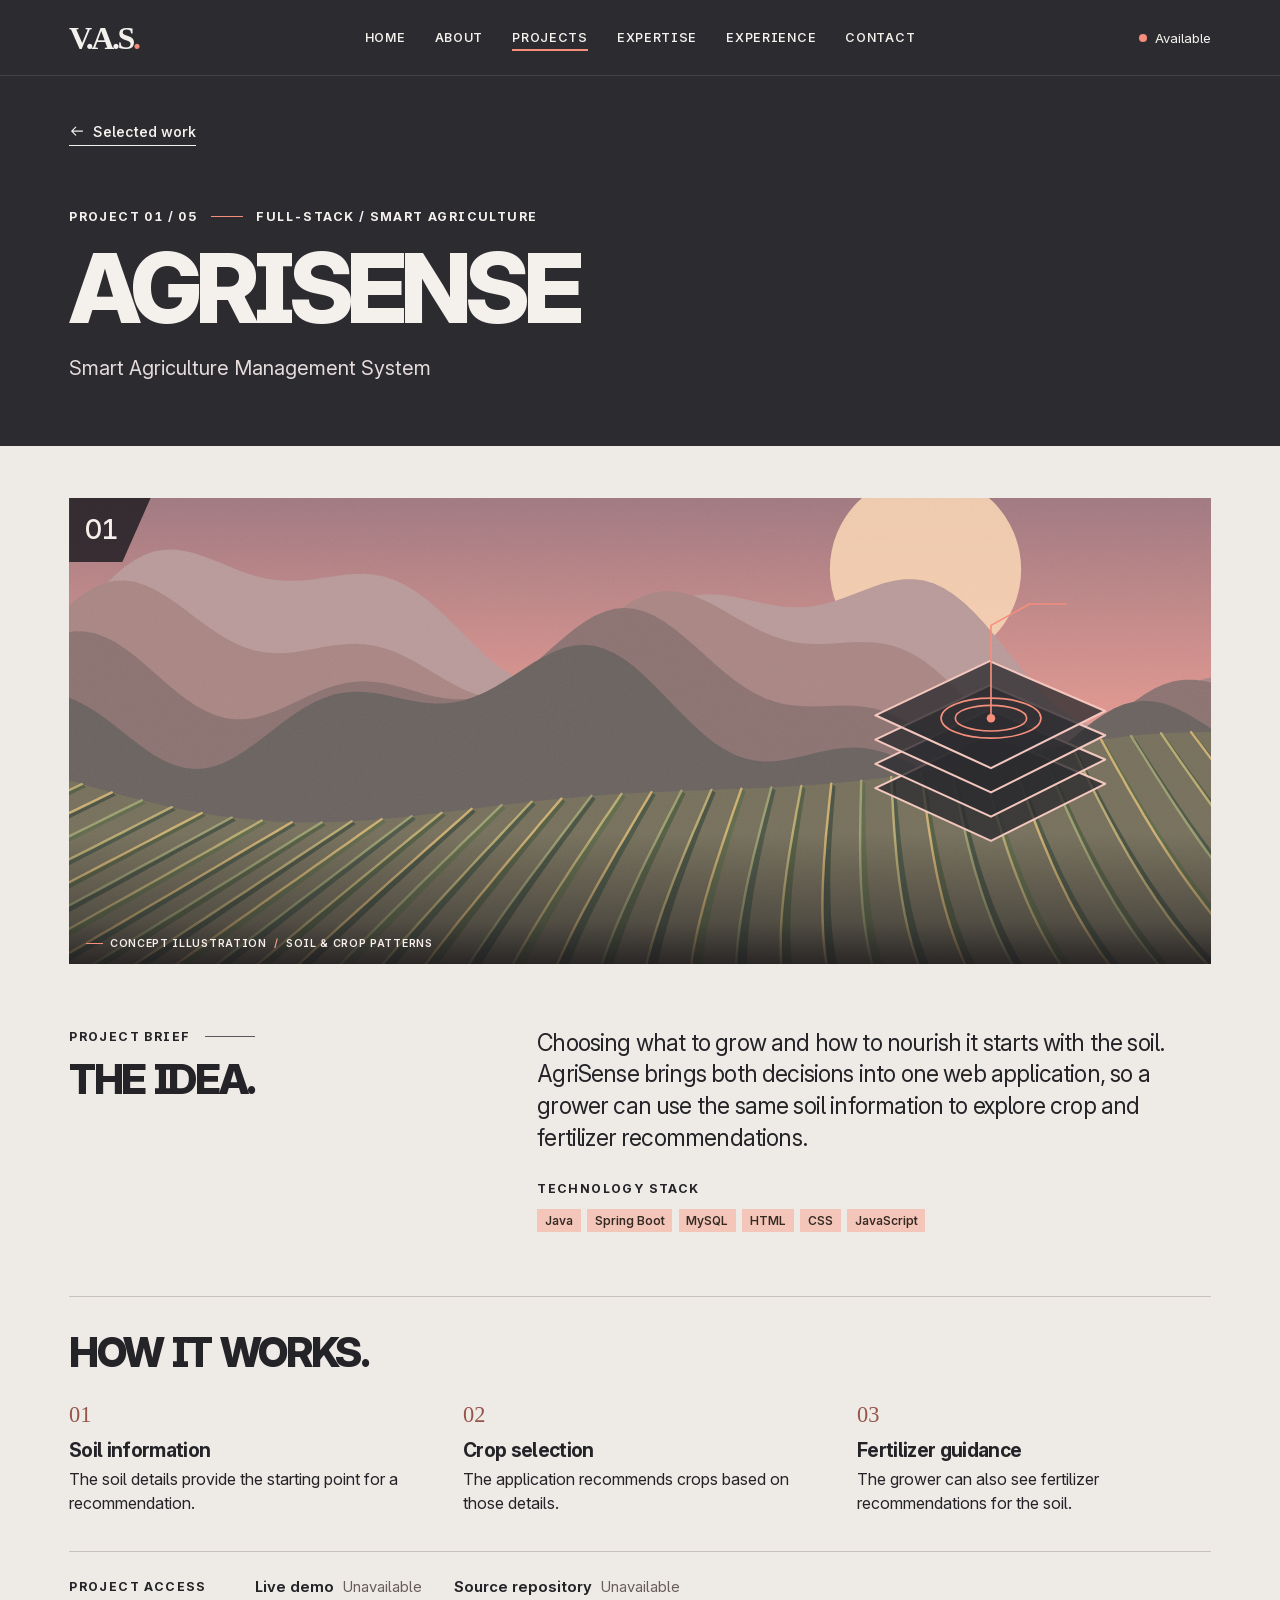
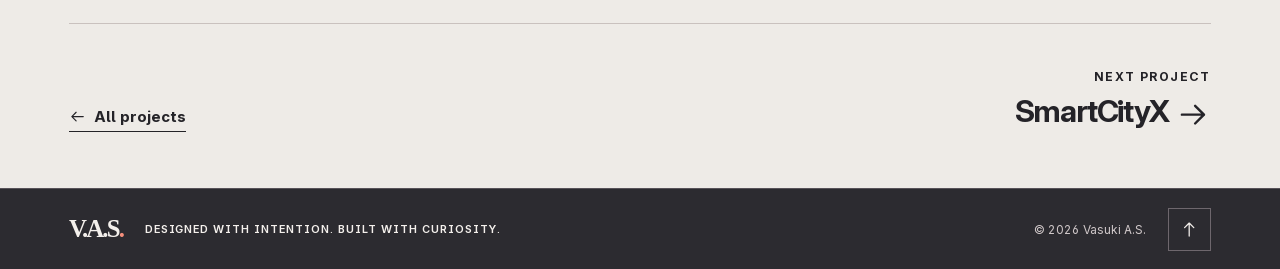
==== vasuki-portfolio/projects/agrisense.html @ 4e7f9bb9 "Initial commit Created from https://vercel.com/new" ====
<!doctype html>
<html lang="en">
<head>
  <meta charset="utf-8">
  <meta name="viewport" content="width=device-width, initial-scale=1">
  <meta name="theme-color" content="#2c2b30">
  <title>AgriSense — Smart Agriculture Management System — Vasuki A.S.</title>
  <meta name="description" content="A farm management application that recommends crops and fertilizer based on soil information.">
  <meta property="og:type" content="website">
  <meta property="og:title" content="AgriSense — Smart Agriculture Management System — Vasuki A.S.">
  <meta property="og:description" content="A farm management application that recommends crops and fertilizer based on soil information.">
  <link rel="icon" href="../assets/monogram.svg" type="image/svg+xml">
  <link rel="preload" href="../assets/inter.woff2" as="font" type="font/woff2" crossorigin>
  
  <link rel="stylesheet" href="../site.css">
  <script src="../site.js" defer></script>
</head><body class="case-page">
<a class="skip-link" href="#main">Skip to content</a>
<header class="site-header">
  <div class="wrap header-inner">
    <a class="wordmark" href="../index.html#home" aria-label="Vasuki A.S. home">V.A.S<span>.</span></a>
    <nav class="main-nav" id="main-nav" aria-label="Main navigation"><a href="../index.html#home" data-section="home">Home</a><a href="../index.html#about" data-section="about">About</a><a href="../index.html#projects" data-section="projects" aria-current="location">Projects</a><a href="../index.html#expertise" data-section="expertise">Expertise</a><a href="../index.html#experience" data-section="experience">Experience</a><a href="../index.html#contact" data-section="contact">Contact</a></nav>
    <a class="availability" href="../index.html#contact" aria-label="Available for opportunities. Contact Vasuki"><span aria-hidden="true"></span>Available</a>
    <button type="button" class="menu-toggle" aria-controls="main-nav" aria-expanded="false" aria-label="Open navigation">
      <span class="menu-symbol" aria-hidden="true"><i></i><i></i></span><span class="menu-label">Menu</span>
    </button>
  </div>
</header>
<main id="main">
  <section class="case-hero dark" aria-labelledby="case-title"><div class="wrap">
    <a class="text-link back-link" href="../index.html#work-agrisense"><svg class="icon " viewBox="0 0 24 24" fill="none" stroke="currentColor" stroke-width="1.65" stroke-linejoin="round" stroke-linecap="round" aria-hidden="true" focusable="false"><path d="M20 12H4m6-6-6 6 6 6"/></svg> Selected work</a>
    <p class="eyebrow case-kicker">Project 01 / 05<span></span>Full-stack / Smart agriculture</p>
    <h1 class="display case-title" id="case-title">AgriSense</h1>
    <p class="case-subtitle">Smart Agriculture Management System</p>
  </div></section>
  <div class="paper case-body"><div class="wrap">
    
<figure class="project-plate plate-farm">
  <div class="plate-art">
    <img class="scene-image" src="../assets/scene-farm.svg" alt="Cultivated rows crossed by a fine soil-sampling grid." width="800" height="500" fetchpriority="high">
    <svg class="photo-diagram" viewBox="0 0 800 500" preserveAspectRatio="xMidYMid slice" aria-hidden="true" focusable="false">
          <g transform="translate(565 242)" stroke-linejoin="round">
            <g fill="#2c2b30" fill-opacity=".77" stroke="#f3c7be" stroke-width="1.45">
              <path d="m0 48 80-38 81 35-80 40Z"/><path d="m0 31 80-38 81 35-80 40Z"/>
              <path d="m0 14 80-38 81 35-80 40Z"/><path d="m0-3 80-38 81 35-80 40Z"/>
            </g>
            <g fill="none" stroke="#f58f7c" stroke-width="1.15">
              <ellipse cx="81" cy="-1" rx="35" ry="14"/><ellipse cx="81" cy="-1" rx="25" ry="9"/>
              <path d="M81-1v-65l27-15h26"/>
            </g>
            <circle cx="81" cy="-1" r="3" fill="#f58f7c"/>
          </g></svg>
  </div>
  <span class="plate-index" aria-hidden="true">01</span>
  <figcaption><span class="plate-mark" aria-hidden="true"></span>Concept illustration<span class="plate-divider">/</span>Soil &amp; crop patterns</figcaption>
</figure>
    <section class="case-overview" aria-labelledby="overview-title"><div>
      <p class="kicker">Project brief</p><h2 class="display subheading" id="overview-title">The idea.</h2>
    </div><div><p class="case-context">Choosing what to grow and how to nourish it starts with the soil. AgriSense brings both decisions into one web application, so a grower can use the same soil information to explore crop and fertilizer recommendations.</p><h3 class="eyebrow">Technology stack</h3><ul class="tech-list" aria-label="Technologies"><li>Java</li><li>Spring Boot</li><li>MySQL</li><li>HTML</li><li>CSS</li><li>JavaScript</li></ul></div></section>
    <section class="case-workflow" aria-labelledby="workflow-title"><h2 class="display subheading" id="workflow-title">How it works.</h2><ol><li><h3>Soil information</h3><p>The soil details provide the starting point for a recommendation.</p></li><li><h3>Crop selection</h3><p>The application recommends crops based on those details.</p></li><li><h3>Fertilizer guidance</h3><p>The grower can also see fertilizer recommendations for the soil.</p></li></ol></section>
    <div class="project-access"><p class="eyebrow">Project access</p><dl><div><dt>Live demo</dt><dd>Unavailable</dd></div><div><dt>Source repository</dt><dd>Unavailable</dd></div></dl></div>
    <div class="case-navigation"><a class="text-link" href="../index.html#projects"><svg class="icon " viewBox="0 0 24 24" fill="none" stroke="currentColor" stroke-width="1.65" stroke-linejoin="round" stroke-linecap="round" aria-hidden="true" focusable="false"><path d="M20 12H4m6-6-6 6 6 6"/></svg> All projects</a>
      <a class="next-project" href="smartcityx.html"><span class="eyebrow">Next project</span><span>SmartCityX <svg class="icon " viewBox="0 0 24 24" fill="none" stroke="currentColor" stroke-width="1.65" stroke-linejoin="round" stroke-linecap="round" aria-hidden="true" focusable="false"><path d="M4 12h15m-6-6 6 6-6 6"/></svg></span></a>
    </div>
  </div></div>
</main>
<footer class="site-footer dark">
  <div class="wrap footer-inner"><a class="wordmark" href="../index.html#home" aria-label="Vasuki A.S. home">V.A.S<span>.</span></a>
    <p>Designed with intention. Built with curiosity.</p>
    <small>© 2026 Vasuki A.S.</small>
    <a href="../index.html#home" class="back-top" aria-label="Back to home"><svg class="icon " viewBox="0 0 24 24" fill="none" stroke="currentColor" stroke-width="1.65" stroke-linejoin="round" stroke-linecap="round" aria-hidden="true" focusable="false"><path d="M12 21V4m-6 6 6-6 6 6"/></svg></a>
  </div>
</footer></body></html>
---- vasuki-portfolio/site.css ----
@font-face {
  font-family: Inter;
  src: url("assets/inter.woff2") format("woff2");
  font-style: normal;
  font-weight: 100 900;
  font-display: swap;
}

:root {
  --charcoal: #2c2b30;
  --graphite: #4f4f51;
  --neutral: #d6d6d6;
  --blush: #f2c4ce;
  --coral: #f58f7c;
  --paper: #eeebe7;
  --light: #f4f0ec;
  --ink: #242328;
  --faint-light: #cabfc0;
  --dark-rule: #575459;
  --light-rule: #c9c1be;
  --border-accent: #a95c50;
  --gutter: clamp(1.4rem, 5.4vw, 6.5rem);
  --section-pad: clamp(4rem, 7.4vw, 8rem);
  --header-height: 4.7rem;
  --display: Inter, "Helvetica Neue", Arial, sans-serif;
  --serif: Georgia, "Times New Roman", serif;
  --ease: cubic-bezier(.21, .7, .24, 1);
  color-scheme: light;
  scroll-behavior: smooth;
  scroll-padding-top: var(--header-height);
}

*, *::before, *::after { box-sizing: border-box; }
body { margin: 0; color: var(--ink); background: var(--paper); font-family: var(--display); -webkit-font-smoothing: antialiased; }
button, input { font: inherit; }
a { color: inherit; text-decoration: none; }
button { color: inherit; }
button, a { -webkit-tap-highlight-color: transparent; }
button:focus-visible, a:focus-visible { outline: 3px solid currentColor; outline-offset: 5px; }
::selection { color: var(--ink); background: var(--coral); }
img, svg { display: block; }
img { max-width: 100%; }
p, h1, h2, h3, h4, figure, blockquote, dl, dd, ol, ul { margin: 0; }
button { cursor: pointer; }
main, .wrap, .project-copy, .about-copy, .section-heading > *, .academic-grid > *, .contact-grid > * { min-width: 0; }
.wrap { width: 100%; max-width: 100rem; margin-inline: auto; padding-inline: var(--gutter); }
.paper { background: var(--paper); color: var(--ink); }
.dark { background: var(--charcoal); color: var(--light); }
.section { padding-block: var(--section-pad); }
.icon { width: 1.15em; height: 1.15em; display: inline-block; flex: none; vertical-align: middle; }
.sr-only { position: absolute; width: 1px; height: 1px; padding: 0; margin: -1px; clip-path: inset(50%); overflow: hidden; white-space: nowrap; border: 0; }
.skip-link { position: fixed; top: .6rem; left: .8rem; z-index: 80; transform: translateY(-180%); background: var(--light); color: var(--ink); padding: .75rem 1rem; }
.skip-link:focus { transform: none; }
.display { font-family: var(--display); font-weight: 820; font-optical-sizing: auto; text-transform: uppercase; line-height: .93; letter-spacing: -.063em; }
.section-title { font-size: clamp(3.1rem, 5.28vw, 6.15rem); }
.subheading { font-size: clamp(2rem, 3.2vw, 3.55rem); line-height: .99; letter-spacing: -.057em; }
.accent { color: var(--coral); }
.eyebrow, .kicker, .bio-facts dt, .timeline-year {
  font-size: .775rem; font-weight: 700; letter-spacing: .113em; line-height: 1.45; text-transform: uppercase;
}
.kicker { display: flex; align-items: center; gap: .9rem; margin-bottom: clamp(1.6rem, 2.55vw, 2.8rem); }
.kicker::after { content: ""; width: 3.15rem; height: 1px; background: currentColor; opacity: .73; }
.button { min-height: 3.1rem; padding: .9rem 1.4rem; display: inline-flex; align-items: center; justify-content: center; gap: .8rem; font-size: .8rem; font-weight: 750; letter-spacing: .045em; line-height: 1.15; text-transform: uppercase; border: 1px solid transparent; transition: background .22s, border-color .22s, color .22s; }
.button .icon, .text-link .icon, .row-arrow, .scroll-cue .icon, .next-project .icon { transition: transform .28s var(--ease); }
.primary { color: #242228; background: var(--coral); border-color: var(--coral); }
.primary:hover { background: #ffad9b; border-color: #ffad9b; }
.primary:hover .icon { transform: translateX(.18rem); }
.ghost { color: var(--light); border-color: #b5adae; background: transparent; }
.ghost:hover { color: var(--ink); background: var(--light); border-color: var(--light); }
.text-link { display: inline-flex; align-items: center; gap: .51rem; width: fit-content; font-weight: 720; font-size: .93rem; padding-block: .35rem; border-bottom: 1px solid currentColor; }
.text-link:hover .icon { transform: translate(.13rem, -.13rem); }

/* Navigation */
.site-header { z-index: 30; position: sticky; top: 0; min-height: var(--header-height); color: var(--light); background: var(--charcoal); border-bottom: 1px solid #454348; }
.header-inner { height: var(--header-height); display: grid; grid-template-columns: 1fr auto 1fr; align-items: center; }
.wordmark { display: inline-block; width: fit-content; font-family: var(--serif); font-weight: 700; font-size: 2rem; line-height: 1; letter-spacing: -.075em; white-space: nowrap; }
.wordmark span { color: var(--coral); }
.main-nav { display: flex; align-items: center; gap: clamp(1.15rem, 2.28vw, 2.45rem); }
.main-nav a { position: relative; font-size: .78rem; text-transform: uppercase; font-weight: 555; letter-spacing: .055em; padding-block: .78rem; white-space: nowrap; }
.main-nav a::after { content: ""; position: absolute; left: 0; bottom: .42rem; width: 100%; height: 2px; background: var(--coral); transform-origin: left; transform: scaleX(0); transition: transform .24s var(--ease); }
.main-nav a:hover::after, .main-nav a[aria-current]::after { transform: scaleX(1); }
.availability { display: inline-flex; justify-self: end; align-items: center; gap: .51rem; font-size: .82rem; min-height: 2.75rem; }
.availability > span { width: .5rem; height: .5rem; background: var(--coral); border-radius: 50%; }
.menu-toggle { display: none; }

/* Opening composition */
.hero { position: relative; isolation: isolate; overflow: hidden; background: radial-gradient(ellipse at 69% 49%, #363439 0%, #2c2b30 56%, #28272b 100%); }
.hero-stage { max-width: 110rem; min-height: clamp(38.3rem, 46.3vw, 48.75rem); margin-inline: auto; position: relative; display: flex; align-items: center; }
.hero-inner { position: relative; z-index: 2; pointer-events: none; padding-top: clamp(3.6rem, 5vw, 6rem); padding-bottom: clamp(6.7rem, 8.1vw, 9.6rem); }
.hero-copy { width: 57%; }
.hero-copy a { pointer-events: auto; }
.hero-byline { display: flex; align-items: center; flex-wrap: wrap; column-gap: .8rem; font-size: .77rem; font-weight: 470; letter-spacing: .105em; }
.hero-byline b { font-weight: 730; letter-spacing: .15em; }
.slash { color: var(--coral); }
.hero-title { font-size: clamp(4.9rem, 7.2vw, 8.18rem); line-height: .89; letter-spacing: -.076em; font-weight: 820; margin-block: clamp(1.65rem, 2.1vw, 2.3rem) 1.4rem; }
.hero-title > span { display: block; }
.hero-title .accent { margin-left: -.005em; }
.hero-deck { max-width: 24.25rem; color: #e4dddd; font-size: clamp(1rem, 1.2vw, 1.22rem); line-height: 1.5; letter-spacing: -.016em; }
.actions { display: flex; flex-wrap: wrap; gap: .75rem; margin-top: clamp(1.5rem, 2.45vw, 2.8rem); }
.hero-art { pointer-events: none; position: absolute; width: 56.5%; right: .8%; top: 1.5%; bottom: 1%; z-index: 1; display: flex; justify-content: flex-end; align-items: flex-end; }
.hero-art-img { width: 100%; height: 100%; object-fit: contain; object-position: right bottom; will-change: auto; }
.hero-foot { position: absolute; z-index: 3; inset-inline: 0; bottom: 1.72rem; display: flex; align-items: center; justify-content: space-between; pointer-events: none; }
.section-counter, .scroll-cue { display: inline-flex; align-items: center; gap: .59rem; font-size: .72rem; line-height: 1; letter-spacing: .09em; }
.section-counter { font-variant-numeric: tabular-nums; }
.section-counter > span { color: #c5bdbe; }
.section-counter i { position: relative; display: inline-block; width: clamp(5rem, 13.5vw, 13rem); height: 1px; margin-left: .6rem; background: #777276; }
.section-counter i::after { content: ""; position: absolute; left: 0; width: 17%; height: 2px; top: -.5px; background: var(--coral); }
.scroll-cue { min-height: 2.3rem; pointer-events: auto; text-transform: uppercase; font-weight: 600; }
.scroll-cue .icon { width: 1.1rem; height: 1.1rem; }
.scroll-cue:hover .icon { transform: translateY(.2rem); }

/* Editorial introduction */
.about-section { padding-bottom: clamp(2.6rem, 4vw, 4.75rem); overflow: hidden; }
.about-grid { display: grid; grid-template-columns: .95fr 1.05fr; gap: clamp(2rem, 6.8vw, 8.4rem); align-items: end; }
.about-copy { padding-bottom: 1.4rem; }
.about-copy .section-title { font-size: clamp(3.12rem, 5.06vw, 5.6rem); }
.bio { max-width: 32rem; margin-top: 1.65rem; font-size: clamp(1rem, 1.12vw, 1.15rem); line-height: 1.55; letter-spacing: -.015em; }
.bio p + p { margin-top: .75rem; }
.architecture { position: relative; aspect-ratio: 1.14; min-width: 0; align-self: end; isolation: isolate; overflow: hidden; }
.architecture-sun { position: absolute; width: 83%; aspect-ratio: 1; border-radius: 50%; background: radial-gradient(circle at 68% 21%, #f9aca0, var(--coral) 60%, #dc877b); top: 2%; right: -1%; }
.architecture-image { width: 100%; height: 100%; object-fit: cover; object-position: center; position: absolute; inset: 0; }
.architectural-rule { width: 17%; border-top: 1px solid var(--ink); position: absolute; bottom: 0; left: 0; opacity: .5; }
.bio-facts { border-top: 1px solid var(--light-rule); margin-top: clamp(2.2rem, 3.4vw, 3.8rem); padding-top: 1.45rem; display: grid; grid-template-columns: 1fr 1.12fr 1.18fr .87fr; }
.bio-facts > div { padding-inline: clamp(1rem, 2.9vw, 3.2rem); border-left: 1px solid var(--light-rule); }
.bio-facts > div:first-child { padding-left: 0; border-left: 0; }
.bio-facts > div:last-child { padding-right: 0; }
.bio-facts dt { font-size: .73rem; margin-bottom: .55rem; }
.bio-facts dd { line-height: 1.43; font-size: 1rem; font-weight: 520; letter-spacing: -.022em; max-width: 18rem; }

/* Selected work */
.work-intro { padding-block: clamp(3.7rem, 6vw, 6.8rem) clamp(3.3rem, 5vw, 5.8rem); }
.section-heading { display: grid; grid-template-columns: minmax(0, 1.77fr) minmax(0, .75fr); align-items: end; gap: clamp(1.7rem, 5.4vw, 6rem); }
.section-heading > p { font-size: clamp(1.02rem, 1.35vw, 1.35rem); line-height: 1.46; letter-spacing: -.025em; max-width: 24rem; margin-bottom: .25rem; }
.dark .section-heading > p { color: #e2dadb; }
.project-ledger { padding-block: clamp(1.75rem, 4.1vw, 4.5rem); }
.project-row { display: grid; grid-template-columns: minmax(0, 1.3fr) minmax(0, .89fr); align-items: stretch; gap: clamp(2rem, 4.1vw, 4.7rem); border-top: 1px solid var(--light-rule); padding-block: 1.65rem; scroll-margin-top: 1rem; }
.project-row:last-child { border-bottom: 1px solid var(--light-rule); }
.project-row:nth-child(even) { grid-template-columns: minmax(0, .89fr) minmax(0, 1.3fr); }
.project-row:nth-child(even) .project-plate { order: 2; }
.project-row:nth-child(even) .project-copy { padding-left: clamp(.2rem, 1.3vw, 1.6rem); }
.project-plate { position: relative; overflow: hidden; color: var(--light); background: var(--charcoal); isolation: isolate; min-height: 0; aspect-ratio: 1.65; width: 100%; align-self: center; }
.project-plate::after { content: ""; position: absolute; inset: 0; pointer-events: none; z-index: 1; background: linear-gradient(0deg, rgba(24,22,26,.82) 0%, rgba(24,22,26,.4) 9%, transparent 28%); }
.plate-art { position: absolute; inset: 0; transition: transform .75s var(--ease); }
.scene-image, .photo-diagram { width: 100%; height: 100%; position: absolute; inset: 0; object-fit: cover; }
.photo-diagram { z-index: 1; }
.plate-city .scene-image { filter: saturate(.72) contrast(1.03); }
.plate-parking .scene-image { filter: saturate(.7); }
.plate-index { z-index: 2; position: absolute; top: 0; left: 0; padding: .94rem 2.15rem 1.1rem 1rem; font-size: clamp(1.35rem, 2.1vw, 2.2rem); font-weight: 520; letter-spacing: -.05em; font-variant-numeric: tabular-nums; background: rgba(35,32,37,.86); clip-path: polygon(0 0, 100% 0, 65% 100%, 0 100%); }
.project-plate figcaption { position: absolute; z-index: 3; left: 1.05rem; bottom: .85rem; right: .65rem; display: flex; align-items: center; gap: .45rem; text-transform: uppercase; font-size: .665rem; font-weight: 600; line-height: 1.25; letter-spacing: .065em; color: #f8eeec; }
.plate-divider { color: #efa18f; }
.plate-mark { width: 1.05rem; height: 1px; background: var(--coral); }
.project-copy { align-self: center; padding-block: .65rem; }
.project-category { font-size: .715rem; letter-spacing: .1em; color: #625651; margin-bottom: .85rem; }
.project-copy h3 { font-size: clamp(2rem, 3.24vw, 3.8rem); font-weight: 760; line-height: .99; letter-spacing: -.065em; }
.project-copy h3 a { transition: color .2s; }
.project-copy h3 a:hover { color: #915447; }
.project-subtitle { margin-top: .43rem; font-size: clamp(1rem, 1.24vw, 1.25rem); font-weight: 620; line-height: 1.35; letter-spacing: -.027em; }
.project-summary { margin-top: .9rem; max-width: 32rem; font-size: 1rem; line-height: 1.5; letter-spacing: -.011em; }
.tech-list { display: flex; flex-wrap: wrap; gap: .33rem .4rem; list-style: none; padding: 0; }
.project-copy .tech-list { margin-block: 1.05rem 1.2rem; }
.tech-list li { font-size: .75rem; font-weight: 575; line-height: 1.3; background: #f3c6b9; color: #352923; padding: .24rem .48rem; }
@media (hover: hover) {
  .project-row:hover .plate-art, .case-body .project-plate:hover .plate-art { transform: scale(1.025); }
}

/* Skills and professional background */
.expertise .section-heading { margin-bottom: clamp(2.4rem, 4.5vw, 4.8rem); }
.skills-grid { display: grid; grid-template-columns: repeat(4, minmax(0, 1fr)); border-block: 1px solid var(--dark-rule); }
.skill { min-width: 0; padding: 1.7rem clamp(1.05rem, 1.8vw, 2rem) 1.9rem; position: relative; transition: background .22s; }
.skill:not(:nth-child(4n+1)) { border-left: 1px solid var(--dark-rule); }
.skill:nth-child(n+5) { border-top: 1px solid var(--dark-rule); }
.skill > .icon { color: var(--coral); width: 2rem; height: 2rem; stroke-width: 1.38; margin-bottom: 1.02rem; }
.skill h3 { font-size: clamp(1.06rem, 1.32vw, 1.42rem); font-weight: 650; letter-spacing: -.035em; margin-bottom: .5rem; line-height: 1.19; }
.skill p { color: #dcd6d6; font-size: .97rem; line-height: 1.52; letter-spacing: -.012em; }
.skill:hover { background: #333237; }
.internship-row { display: grid; grid-template-columns: 1.12fr .88fr; gap: 3.5rem; align-items: center; }
.internship-row .section-title { font-size: clamp(2.8rem, 4.3vw, 4.7rem); }
.internship { display: grid; grid-template-columns: auto 1fr; gap: 1.15rem; padding-left: 1.6rem; border-left: 1px solid var(--light-rule); }
.icon-disc { width: 2.7rem; height: 2.7rem; display: grid; place-items: center; border-radius: 50%; background: var(--coral); color: var(--ink); }
.icon-disc .icon { width: 1.25rem; height: 1.25rem; }
.internship .eyebrow { font-size: .69rem; }
.internship h3 { margin-top: .35rem; font-size: clamp(1.38rem, 1.85vw, 2rem); line-height: 1.1; font-weight: 715; letter-spacing: -.048em; }
.internship .org { color: #4c4241; font-weight: 560; margin-top: .55rem; }
.org span { color: #9b695d; }
.internship p:last-child { margin-top: .7rem; line-height: 1.5; max-width: 28rem; }
.academic-grid { border-top: 1px solid var(--light-rule); margin-top: clamp(3rem, 5vw, 5.7rem); display: grid; grid-template-columns: 1fr 1fr; }
.academic-grid > section { padding-top: clamp(2rem, 3.2vw, 3.6rem); }
.academic-grid > section:first-child { padding-right: clamp(1.7rem, 4.8vw, 5.6rem); }
.academic-grid > section + section { padding-left: clamp(1.7rem, 4.8vw, 5.6rem); border-left: 1px solid var(--light-rule); }
.academic-grid .kicker { margin-bottom: 1.1rem; }
.timeline { list-style: none; padding: 0; margin-top: 2rem; }
.timeline > li { position: relative; border-left: 1px solid #cbb5ae; padding: 0 0 1.5rem 1.35rem; margin-left: .27rem; }
.timeline > li::before { content: ""; position: absolute; width: .58rem; height: .58rem; border: 2px solid var(--border-accent); background: var(--paper); border-radius: 50%; left: -.315rem; top: .24rem; }
.timeline > li:last-child { border-left-color: transparent; padding-bottom: 0; }
.timeline-year { font-size: .71rem; color: #784a40; letter-spacing: .067em; display: block; margin-bottom: .36rem; }
.timeline h4 { font-size: 1.12rem; letter-spacing: -.029em; line-height: 1.27; font-weight: 700; margin-bottom: .25rem; }
.timeline p { font-size: 1rem; line-height: 1.38; }
.grade { display: inline-block; background: #f4c3b5; font-size: .82rem; font-weight: 680; line-height: 1.4; padding: .13rem .42rem; margin-top: .48rem; }
.courses { list-style: disc; padding-left: 1.1rem; }
.courses li { line-height: 1.48; margin: .15rem 0; }
.courses li::marker { font-size: .72em; color: #9c655a; }
.languages { font-size: .87rem; margin-top: 1.55rem; color: #584f4e; line-height: 1.45; }
.languages b { margin-right: .55rem; color: var(--ink); }

/* Visual studies and closing statement */
.exploration { padding-block: clamp(3.7rem, 5.7vw, 6.5rem); }
.studies { margin-top: 2.1rem; display: grid; grid-template-columns: repeat(3, minmax(0, 1fr)); gap: clamp(.75rem, 1.5vw, 1.8rem); }
.study { min-width: 0; }
.study-open { display: block; position: relative; width: 100%; aspect-ratio: 1.6; line-height: 0; border: 1px solid #69636a; background: #332f35; padding: 0; overflow: hidden; cursor: zoom-in; }
.study-open img { width: 100%; height: 100%; object-fit: cover; transition: transform .6s var(--ease); }
.study-open:hover img { transform: scale(1.045); }
.study-expand { position: absolute; right: .65rem; bottom: .65rem; width: 1.8rem; height: 1.8rem; display: grid; place-items: center; background: #2c2b30db; color: #f7eae8; }
.study-expand .icon { width: .9rem; height: .9rem; }
.study figcaption { margin-top: .66rem; letter-spacing: .025em; font-size: .87rem; }
.study-dialog { max-width: min(59rem, calc(100vw - 2rem)); width: 100%; max-height: 92svh; padding: 0; background: var(--charcoal); color: var(--light); border: 1px solid #898086; box-shadow: 0 2rem 6rem #15121865; }
.study-dialog::backdrop { background: #1c191ee0; }
.dialog-bar, .dialog-copy { padding: .6rem 1.25rem; display: flex; align-items: center; justify-content: space-between; gap: 1rem; }
.dialog-bar { border-bottom: 1px solid var(--dark-rule); }
.dialog-close, .dialog-controls button { width: 2.75rem; height: 2.75rem; display: grid; place-items: center; background: transparent; color: var(--light); border: 1px solid #777077; }
.dialog-close { border: 0; }
.dialog-close:hover, .dialog-controls button:hover { background: var(--graphite); }
.dialog-image { width: 100%; height: auto; max-height: 60svh; object-fit: contain; background: #302d33; }
.dialog-copy { padding-block: 1rem; }
.dialog-copy h2 { font-size: 1.35rem; letter-spacing: -.04em; }
.dialog-copy p { color: #ddd1d3; font-size: 1rem; line-height: 1.42; margin-top: .3rem; }
.dialog-controls { display: flex; gap: .35rem; }
body.dialog-active { overflow: hidden; }
.philosophy { padding-block: clamp(3rem, 5.8vw, 6.5rem); overflow: hidden; }
.quote-grid { display: grid; grid-template-columns: minmax(0, 1.55fr) minmax(0, .76fr); gap: clamp(2.4rem, 6.4vw, 7.5rem); align-items: center; }
.quote-grid blockquote { position: relative; padding-left: clamp(2.8rem, 5vw, 5.7rem); }
.quote-mark { position: absolute; left: 0; top: -.2em; font: 700 clamp(5.1rem, 8vw, 9rem)/1 var(--serif); color: #d8796a; }
.quote-grid blockquote p { font-weight: 770; font-size: clamp(2.1rem, 3.76vw, 4.5rem); text-transform: uppercase; line-height: .99; letter-spacing: -.061em; }
.quote-grid em { display: inline-block; font-family: var(--serif); text-transform: none; font-weight: 500; font-size: 1.1em; line-height: .99; letter-spacing: -.06em; margin-top: .06em; }
.reflection { font-size: clamp(1.01rem, 1.2vw, 1.23rem); line-height: 1.5; border-left: 1px solid #aa9994; padding-left: clamp(1.25rem, 2.6vw, 3rem); max-width: 26rem; }
.reflection::after { content: ""; display: block; width: 3.7rem; height: 2px; background: var(--coral); margin-top: 1.5rem; }
.contact { position: relative; isolation: isolate; overflow: hidden; padding-bottom: clamp(5.4rem, 8.3vw, 9.5rem); }
.contact .wrap { position: relative; z-index: 1; }
.contact-grid { display: grid; grid-template-columns: 1.5fr 1fr; gap: 5vw; align-items: start; }
.contact .section-title { font-size: clamp(3rem, 5.5vw, 6.5rem); }
.contact-details { padding-left: clamp(0rem, 2.3vw, 2.8rem); }
.contact-details > p { font-size: clamp(1.05rem, 1.35vw, 1.4rem); line-height: 1.4; max-width: 25rem; letter-spacing: -.021em; }
.contact-list { padding: 0; margin-block: 1.3rem 1.55rem; list-style: none; }
.contact-list li > a, .contact-list .location { min-height: 2.4rem; display: flex; align-items: center; gap: .8rem; width: fit-content; font-size: 1rem; }
.contact-list li .icon:first-child { color: var(--coral); width: 1.11rem; height: 1.11rem; }
.contact-list li > a:hover span { text-decoration: underline; text-underline-offset: .21em; }
.contact-list li .row-arrow { width: .8rem; height: .8rem; opacity: .65; }
.contact-list a:hover .row-arrow { transform: translate(.13rem, -.13rem); }
.contact-rings { position: absolute; left: 4.5%; bottom: -10rem; width: 24rem; aspect-ratio: 1; border-radius: 50%; background: repeating-radial-gradient(circle, transparent 0 1.12rem, #d28173 1.13rem calc(1.13rem + 1px), transparent calc(1.13rem + 1.8px) 1.31rem); opacity: .5; z-index: -1; }
.site-footer { border-top: 1px solid #575259; }
.footer-inner { min-height: 5rem; display: flex; gap: 1.35rem; align-items: center; }
.footer-inner .wordmark { font-size: 1.55rem; }
.footer-inner p { text-transform: uppercase; font-size: .68rem; font-weight: 620; letter-spacing: .09em; }
.footer-inner small { margin-left: auto; font-size: .75rem; color: #d0c8c9; }
.back-top { width: 2.7rem; height: 2.7rem; display: grid; place-items: center; border: 1px solid #6e676d; }
.back-top:hover { background: var(--graphite); }

/* Standalone project briefs */
.case-hero { padding-block: clamp(2rem, 3.2vw, 3.8rem) clamp(3.3rem, 5vw, 6rem); }
.back-link { font-size: .88rem; font-weight: 550; }
.case-kicker { display: flex; align-items: center; flex-wrap: wrap; gap: .85rem; margin-block: clamp(2.8rem, 4.8vw, 5.8rem) 1.1rem; }
.case-kicker span { width: 2rem; height: 1px; background: var(--coral); }
.case-title { max-width: 14em; font-size: clamp(3.4rem, 7.6vw, 8.5rem); }
.case-subtitle { font-size: clamp(1.13rem, 1.55vw, 1.55rem); line-height: 1.4; max-width: 49rem; margin-top: 1.3rem; color: #e4dcdc; }
.case-body { padding-block: clamp(2rem, 4vw, 4.5rem) 3.5rem; }
.case-body .project-plate { aspect-ratio: 2.45; }
.case-overview { display: grid; grid-template-columns: .75fr 1.25fr; gap: clamp(1.8rem, 5vw, 5.8rem); margin-block: clamp(2.7rem, 5vw, 6rem); }
.case-overview .kicker { margin-bottom: .85rem; }
.case-context { font-size: clamp(1.2rem, 1.8vw, 1.9rem); line-height: 1.38; letter-spacing: -.036em; }
.case-overview h3 { margin: 1.6rem 0 .65rem; }
.case-workflow { border-block: 1px solid var(--light-rule); padding-block: 2.2rem; }
.case-workflow ol { list-style: none; padding: 0; display: grid; grid-template-columns: repeat(3, minmax(0, 1fr)); gap: 2.5rem; margin-top: 1.8rem; counter-reset: workflow; }
.case-workflow li { counter-increment: workflow; }
.case-workflow li::before { content: "0" counter(workflow); display: block; font-family: var(--serif); color: #965548; font-size: 1.4rem; margin-bottom: .65rem; }
.case-workflow h3 { font-size: 1.2rem; letter-spacing: -.035em; }
.case-workflow p { margin-top: .4rem; font-size: 1rem; line-height: 1.48; }
.project-access { display: flex; align-items: flex-start; gap: 3rem; padding-block: 1.65rem; border-bottom: 1px solid var(--light-rule); }
.project-access dl, .project-access dl > div { display: flex; align-items: baseline; gap: .5rem; flex-wrap: wrap; }
.project-access dl { gap: .65rem 2rem; font-size: .92rem; }
.project-access dt { font-weight: 650; }
.project-access dd { color: #675d59; }
.case-navigation { display: flex; align-items: end; justify-content: space-between; gap: 1.5rem; padding-top: 2.8rem; }
.next-project { display: flex; flex-direction: column; gap: .5rem; text-align: right; }
.next-project > span:last-child { font-size: clamp(1.2rem, 2.4vw, 2.6rem); font-weight: 690; line-height: 1.1; letter-spacing: -.045em; }
.next-project:hover .icon { transform: translateX(.25rem); }

/* Motion is an enhancement. Content starts out visible without JavaScript. */
@media (prefers-reduced-motion: no-preference) {
  @keyframes enter { from { opacity: .2; transform: translateY(.65rem); } to { opacity: 1; transform: translateY(0); } }
  @keyframes art-enter { from { opacity: .38; translate: .7rem .5rem; } to { opacity: 1; translate: 0 0; } }
  .hero-title, .hero-deck, .hero .actions { animation: enter .72s var(--ease) both; }
  .hero-deck { animation-delay: .06s; }
  .hero .actions { animation-delay: .12s; }
  .hero-art { animation: art-enter .95s var(--ease) both; }
  .just-visible { animation: enter .5s var(--ease) both; }
}

@media (min-width: 100rem) { .hero-art { right: max(1%, calc((100% - 97rem) / 2)); width: min(56%, 52rem); } }
@media (min-width: 53.01rem) and (max-width: 67rem) {
  .hero-stage { min-height: 35.5rem; }
  .hero-title { font-size: clamp(4.3rem, 7.75vw, 5.15rem); }
  .hero-art { width: 53.5%; right: 0; bottom: 3%; }
  .hero-deck { max-width: 21rem; }
  .project-row { gap: 1.8rem; }
  .project-plate { aspect-ratio: 1.36; }
}

@media (max-width: 60rem) {
  :root { --header-height: 4.1rem; }
  .main-nav { gap: 1rem; }
  .main-nav a { font-size: .7rem; }
  .skills-grid { grid-template-columns: repeat(2, minmax(0, 1fr)); }
  .skill:not(:nth-child(4n+1)) { border-left: 0; }
  .skill:nth-child(even) { border-left: 1px solid var(--dark-rule); }
  .skill:nth-child(n+3) { border-top: 1px solid var(--dark-rule); }
  .about-grid { gap: 2.2rem; }
  .internship-row { gap: 2rem; }
  .section-heading { grid-template-columns: minmax(0, 1.4fr) minmax(0, .75fr); gap: 2.3rem; }
}

@media (max-width: 53rem) {
  .header-inner { grid-template-columns: 1fr auto auto; gap: 1.3rem; }
  .wordmark { font-size: 1.78rem; }
  .enhanced .main-nav { display: none; }
  .enhanced .main-nav.is-open { display: grid; }
  .main-nav { position: absolute; z-index: 2; left: 0; right: 0; top: 100%; background: var(--charcoal); box-shadow: 0 .85rem 1rem #17151a25; padding: .7rem var(--gutter) 1.1rem; grid-template-columns: 1fr 1fr; gap: .15rem 1.4rem; }
  .main-nav a { width: 100%; font-size: .83rem; padding: .8rem 0; border-top: 1px solid var(--dark-rule); }
  .main-nav a::after { width: 1.95rem; bottom: .4rem; }
  .enhanced .menu-toggle { display: inline-flex; align-items: center; gap: .5rem; border: 0; background: transparent; color: var(--light); min-height: 2.75rem; padding: 0; text-transform: uppercase; font-size: .73rem; letter-spacing: .07em; font-weight: 650; }
  .menu-symbol { display: grid; width: 1.2rem; gap: .29rem; }
  .menu-symbol i { height: 1px; width: 100%; display: block; background: var(--light); transition: transform .2s; }
  .menu-toggle[aria-expanded="true"] .menu-symbol i:first-child { transform: translateY(.18rem) rotate(45deg); }
  .menu-toggle[aria-expanded="true"] .menu-symbol i:last-child { transform: translateY(-.18rem) rotate(-45deg); }
  html:not(.enhanced) .header-inner { height: auto; padding-block: 1rem; }
  html:not(.enhanced) .main-nav { position: static; display: flex; flex-wrap: wrap; order: 3; grid-column: 1 / -1; box-shadow: none; padding: .35rem 0 0; gap: .6rem; }
  html:not(.enhanced) .main-nav a { width: auto; border: 0; }
  .hero-stage { min-height: 32.6rem; }
  .hero-title { font-size: clamp(3.5rem, 7.4vw, 4.3rem); }
  .hero-art { width: 53%; right: -2%; bottom: 7%; }
  .hero-inner { padding-top: 3.3rem; padding-bottom: 6rem; }
  .hero-copy { width: 57%; }
  .hero-deck { max-width: 20rem; }
  .hero-byline { font-size: .69rem; column-gap: .55rem; }
  .section-title { font-size: clamp(2.8rem, 6.4vw, 3.9rem); }
  .about-copy .section-title { font-size: clamp(2.8rem, 6.3vw, 3.8rem); }
  .about-grid { gap: 1.4rem; grid-template-columns: 1fr 1fr; }
  .architecture { aspect-ratio: .9; }
  .bio-facts { grid-template-columns: 1fr 1.12fr 1.12fr .7fr; }
  .bio-facts dd { font-size: .91rem; }
  .project-row, .project-row:nth-child(even) { grid-template-columns: 1fr 1fr; gap: 1.55rem; }
  .project-plate { aspect-ratio: 1.2; }
  .project-copy h3 { font-size: 2rem; }
  .project-copy .tech-list { margin-bottom: .8rem; }
  .internship-row { grid-template-columns: 1fr 1fr; gap: 1.45rem; }
  .internship { padding-left: 1.15rem; gap: .7rem; }
  .icon-disc { width: 2.2rem; height: 2.2rem; }
  .contact-grid { grid-template-columns: 1.15fr 1fr; gap: 2rem; }
}

@media (max-width: 42rem) {
  :root { --header-height: 3.85rem; --section-pad: 3.6rem; --gutter: clamp(1.25rem, 5.15vw, 2.15rem); }
  .header-inner { gap: 1.15rem; }
  .availability { font-size: .77rem; }
  .hero-stage { min-height: auto; display: grid; }
  .hero-inner { grid-area: 1 / 1; padding-top: clamp(2.9rem, 8.5vw, 3.6rem); padding-bottom: 0; }
  .hero-copy { width: 100%; }
  .hero-title { font-size: clamp(2.46rem, 13vw, 5rem); line-height: .9; margin-block: 1.32rem 1.13rem; letter-spacing: -.071em; }
  .hero-byline { font-size: .69rem; flex-wrap: nowrap; letter-spacing: .06em; column-gap: .46rem; }
  .hero-byline b { letter-spacing: .09em; }
  .hero-deck { font-size: 1rem; line-height: 1.45; max-width: 22rem; }
  .hero .actions { margin-top: 1.25rem; gap: .57rem; }
  .button { min-height: 2.85rem; font-size: .735rem; padding: .84rem 1rem; }
  .hero-art { position: relative; inset: auto; width: min(86%, 28rem); margin-left: auto; margin-right: -1%; margin-top: .65rem; grid-area: 2 / 1; aspect-ratio: 1.28; }
  .hero-art-img { object-fit: contain; object-position: right bottom; }
  .hero-foot { position: relative; inset: auto; grid-area: 3 / 1; padding-block: .45rem .82rem; }
  .section-counter i { width: 4.9rem; margin-left: .3rem; }
  .scroll-cue { min-height: 2.35rem; }
  .kicker { font-size: .71rem; margin-bottom: 1.4rem; }
  .kicker::after { width: 2.5rem; }
  .section-title, .about-copy .section-title { font-size: clamp(2.72rem, 9.6vw, 4.1rem); }
  .section-heading, .about-grid, .internship-row, .academic-grid, .contact-grid, .quote-grid { grid-template-columns: 1fr; }
  .section-heading { gap: 1.35rem; }
  .section-heading > p { max-width: 32rem; }
  .about-grid { gap: 1.6rem; }
  .about-copy { padding: 0; }
  .bio { margin-top: 1.3rem; }
  .architecture { width: 100%; aspect-ratio: 1.32; max-height: 24rem; }
  .bio-facts { grid-template-columns: 1fr 1fr; margin-top: 1.65rem; padding-top: 0; }
  .bio-facts > div { padding: 1rem .9rem 1rem 0; }
  .bio-facts > div:nth-child(even) { padding-left: .9rem; }
  .bio-facts > div:nth-child(odd) { border-left: 0; }
  .bio-facts > div:nth-child(n+3) { border-top: 1px solid var(--light-rule); }
  .bio-facts dt { margin-bottom: .35rem; }
  .about-section { padding-bottom: 2.55rem; }
  .work-intro { padding-block: 3.25rem 2.8rem; }
  .project-ledger { padding-block: 1.1rem 2rem; }
  .project-row, .project-row:nth-child(even) { grid-template-columns: 1fr; gap: 1.18rem; padding-block: 1.25rem 1.75rem; }
  .project-row:nth-child(even) .project-plate { order: 0; }
  .project-row .project-plate { aspect-ratio: 1.58; }
  .project-copy, .project-row:nth-child(even) .project-copy { padding: 0; }
  .project-category { margin-bottom: .55rem; }
  .project-copy h3 { font-size: clamp(2.1rem, 8.4vw, 2.9rem); }
  .project-summary { margin-top: .66rem; }
  .project-copy .tech-list { margin-block: .8rem; }
  .text-link { padding-block: .5rem; }
  .plate-index { font-size: 1.5rem; padding: .7rem 1.9rem .85rem .85rem; }
  .project-plate figcaption { bottom: .6rem; left: .7rem; font-size: .60rem; }
  .skill { padding: 1.2rem .8rem 1.35rem; }
  .skill:nth-child(odd) { padding-left: 0; }
  .skill p { font-size: .93rem; }
  .skill > .icon { width: 1.6rem; height: 1.6rem; margin-bottom: .8rem; }
  .internship-row { gap: 1.8rem; }
  .internship { border-left: 0; padding-left: 0; gap: .85rem; }
  .internship-row .section-title { font-size: clamp(2.4rem, 8.8vw, 3.8rem); }
  .academic-grid { margin-top: 2.3rem; }
  .academic-grid > section:first-child { padding: 2rem 0; }
  .academic-grid > section + section { border-left: 0; border-top: 1px solid var(--light-rule); padding: 2rem 0 0; }
  .timeline { margin-top: 1.35rem; }
  .subheading { font-size: clamp(2rem, 7.2vw, 3rem); }
  .studies { grid-template-columns: 1fr 1fr; gap: 1.1rem .65rem; margin-top: 1.5rem; }
  .study:first-child { grid-column: 1 / -1; }
  .study:first-child .study-open { aspect-ratio: 2; }
  .study-open { aspect-ratio: 1.3; }
  .study figcaption { margin-top: .4rem; font-size: .8rem; }
  .study-expand { right: .35rem; bottom: .35rem; }
  .quote-grid { gap: 1.55rem; }
  .quote-grid blockquote { padding-left: 2.5rem; }
  .quote-grid blockquote p { font-size: clamp(1.95rem, 7.5vw, 3.25rem); }
  .reflection { margin-left: 2.5rem; }
  .contact-grid { gap: 1.65rem; }
  .contact .section-title { font-size: clamp(2.85rem, 10.7vw, 4.3rem); }
  .contact-details { padding-left: 0; }
  .contact-list li > a, .contact-list .location { min-height: 2.75rem; }
  .contact-rings { left: auto; right: -7rem; bottom: -11rem; width: 22rem; }
  .footer-inner { flex-wrap: wrap; padding-block: 1.2rem; gap: .7rem 1.1rem; }
  .footer-inner p { width: calc(100% - 6rem); font-size: .59rem; }
  .footer-inner small { margin-left: 0; }
  .back-top { margin-left: auto; width: 2.25rem; height: 2.25rem; }
  .case-kicker { gap: .5rem; font-size: .69rem; }
  .case-title { font-size: clamp(2.5rem, 9vw, 4rem); overflow-wrap: break-word; }
  .case-body .project-plate { aspect-ratio: 1.54; }
  .case-overview { grid-template-columns: 1fr; gap: 1rem; }
  .case-workflow ol { grid-template-columns: 1fr; gap: 1.4rem; }
  .case-workflow li { padding-left: 2.45rem; position: relative; }
  .case-workflow li::before { position: absolute; top: 0; left: 0; margin: 0; }
  .project-access { flex-direction: column; gap: .65rem; }
  .case-navigation { align-items: start; flex-direction: column; padding-top: 1.65rem; }
  .next-project { text-align: left; }
  .dialog-copy { align-items: start; padding-inline: .8rem; }
  .dialog-bar { padding-inline: .8rem; }
}

@media (max-width: 23rem) {
  .hero-byline { font-size: .63rem; }
  .tech-list li { font-size: .71rem; }
  .hero-art { width: 90%; }
}
@media (prefers-reduced-motion: reduce) {
  :root { scroll-behavior: auto; }
  *, *::before, *::after { animation-duration: .01ms !important; animation-delay: 0s !important; transition-duration: .01ms !important; scroll-behavior: auto !important; }
}
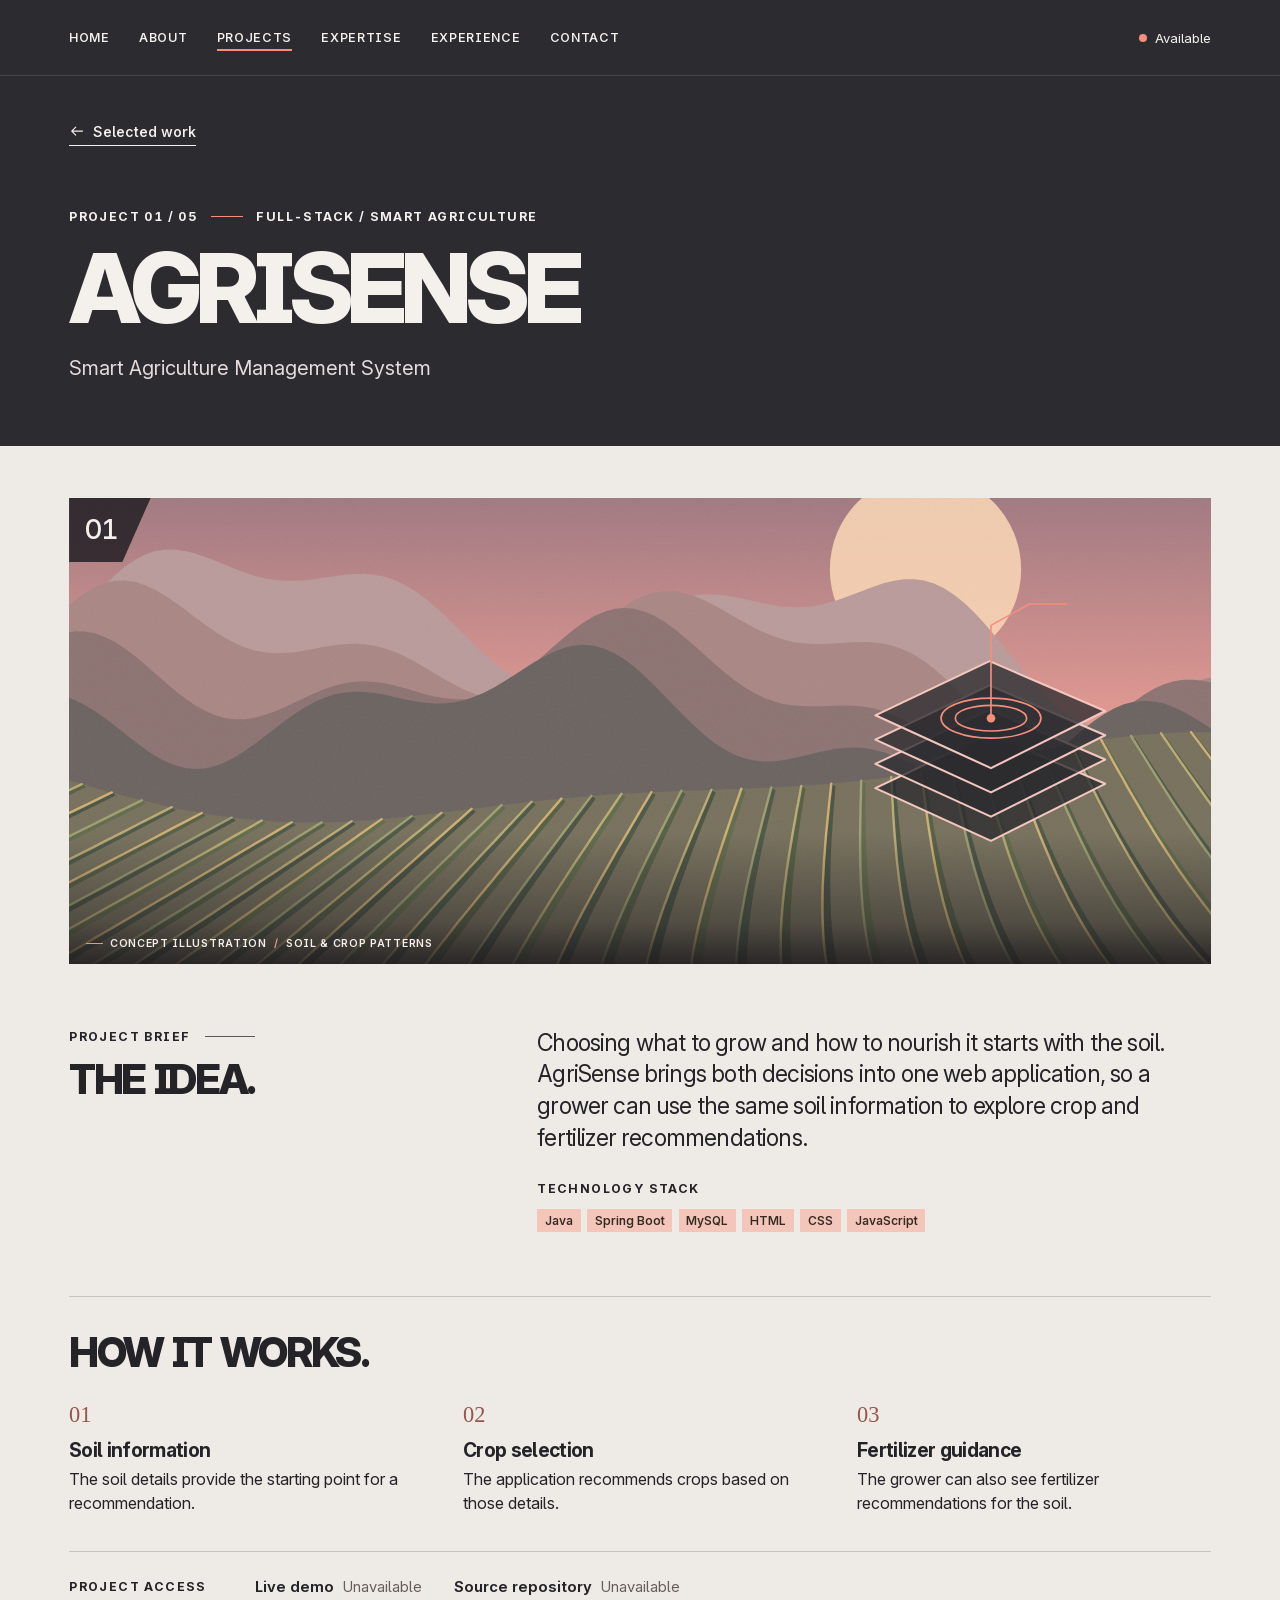
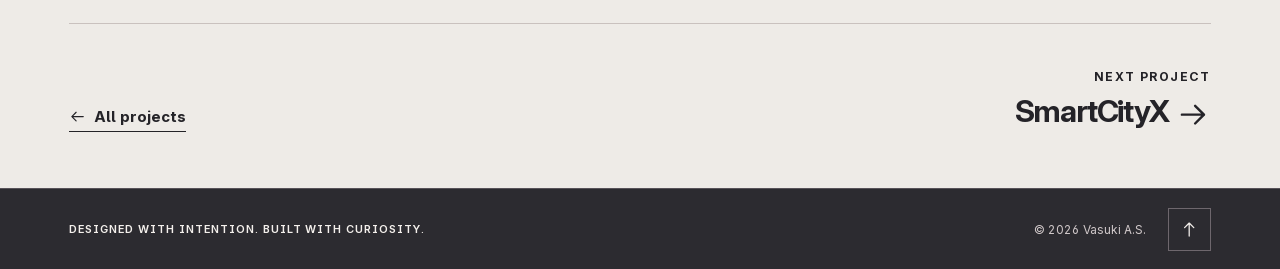
==== commit 27e722d8: "Add files via upload" ====
--- a/vasuki-portfolio/projects/agrisense.html
+++ b/vasuki-portfolio/projects/agrisense.html
@@ -1,73 +1,72 @@
-<!doctype html>
-<html lang="en">
-<head>
-  <meta charset="utf-8">
-  <meta name="viewport" content="width=device-width, initial-scale=1">
-  <meta name="theme-color" content="#2c2b30">
-  <title>AgriSense — Smart Agriculture Management System — Vasuki A.S.</title>
-  <meta name="description" content="A farm management application that recommends crops and fertilizer based on soil information.">
-  <meta property="og:type" content="website">
-  <meta property="og:title" content="AgriSense — Smart Agriculture Management System — Vasuki A.S.">
-  <meta property="og:description" content="A farm management application that recommends crops and fertilizer based on soil information.">
-  <link rel="icon" href="../assets/monogram.svg" type="image/svg+xml">
-  <link rel="preload" href="../assets/inter.woff2" as="font" type="font/woff2" crossorigin>
-  
-  <link rel="stylesheet" href="../site.css">
-  <script src="../site.js" defer></script>
-</head><body class="case-page">
-<a class="skip-link" href="#main">Skip to content</a>
-<header class="site-header">
-  <div class="wrap header-inner">
-    <a class="wordmark" href="../index.html#home" aria-label="Vasuki A.S. home">V.A.S<span>.</span></a>
-    <nav class="main-nav" id="main-nav" aria-label="Main navigation"><a href="../index.html#home" data-section="home">Home</a><a href="../index.html#about" data-section="about">About</a><a href="../index.html#projects" data-section="projects" aria-current="location">Projects</a><a href="../index.html#expertise" data-section="expertise">Expertise</a><a href="../index.html#experience" data-section="experience">Experience</a><a href="../index.html#contact" data-section="contact">Contact</a></nav>
-    <a class="availability" href="../index.html#contact" aria-label="Available for opportunities. Contact Vasuki"><span aria-hidden="true"></span>Available</a>
-    <button type="button" class="menu-toggle" aria-controls="main-nav" aria-expanded="false" aria-label="Open navigation">
-      <span class="menu-symbol" aria-hidden="true"><i></i><i></i></span><span class="menu-label">Menu</span>
-    </button>
-  </div>
-</header>
-<main id="main">
-  <section class="case-hero dark" aria-labelledby="case-title"><div class="wrap">
-    <a class="text-link back-link" href="../index.html#work-agrisense"><svg class="icon " viewBox="0 0 24 24" fill="none" stroke="currentColor" stroke-width="1.65" stroke-linejoin="round" stroke-linecap="round" aria-hidden="true" focusable="false"><path d="M20 12H4m6-6-6 6 6 6"/></svg> Selected work</a>
-    <p class="eyebrow case-kicker">Project 01 / 05<span></span>Full-stack / Smart agriculture</p>
-    <h1 class="display case-title" id="case-title">AgriSense</h1>
-    <p class="case-subtitle">Smart Agriculture Management System</p>
-  </div></section>
-  <div class="paper case-body"><div class="wrap">
-    
-<figure class="project-plate plate-farm">
-  <div class="plate-art">
-    <img class="scene-image" src="../assets/scene-farm.svg" alt="Cultivated rows crossed by a fine soil-sampling grid." width="800" height="500" fetchpriority="high">
-    <svg class="photo-diagram" viewBox="0 0 800 500" preserveAspectRatio="xMidYMid slice" aria-hidden="true" focusable="false">
-          <g transform="translate(565 242)" stroke-linejoin="round">
-            <g fill="#2c2b30" fill-opacity=".77" stroke="#f3c7be" stroke-width="1.45">
-              <path d="m0 48 80-38 81 35-80 40Z"/><path d="m0 31 80-38 81 35-80 40Z"/>
-              <path d="m0 14 80-38 81 35-80 40Z"/><path d="m0-3 80-38 81 35-80 40Z"/>
-            </g>
-            <g fill="none" stroke="#f58f7c" stroke-width="1.15">
-              <ellipse cx="81" cy="-1" rx="35" ry="14"/><ellipse cx="81" cy="-1" rx="25" ry="9"/>
-              <path d="M81-1v-65l27-15h26"/>
-            </g>
-            <circle cx="81" cy="-1" r="3" fill="#f58f7c"/>
-          </g></svg>
-  </div>
-  <span class="plate-index" aria-hidden="true">01</span>
-  <figcaption><span class="plate-mark" aria-hidden="true"></span>Concept illustration<span class="plate-divider">/</span>Soil &amp; crop patterns</figcaption>
-</figure>
-    <section class="case-overview" aria-labelledby="overview-title"><div>
-      <p class="kicker">Project brief</p><h2 class="display subheading" id="overview-title">The idea.</h2>
-    </div><div><p class="case-context">Choosing what to grow and how to nourish it starts with the soil. AgriSense brings both decisions into one web application, so a grower can use the same soil information to explore crop and fertilizer recommendations.</p><h3 class="eyebrow">Technology stack</h3><ul class="tech-list" aria-label="Technologies"><li>Java</li><li>Spring Boot</li><li>MySQL</li><li>HTML</li><li>CSS</li><li>JavaScript</li></ul></div></section>
-    <section class="case-workflow" aria-labelledby="workflow-title"><h2 class="display subheading" id="workflow-title">How it works.</h2><ol><li><h3>Soil information</h3><p>The soil details provide the starting point for a recommendation.</p></li><li><h3>Crop selection</h3><p>The application recommends crops based on those details.</p></li><li><h3>Fertilizer guidance</h3><p>The grower can also see fertilizer recommendations for the soil.</p></li></ol></section>
-    <div class="project-access"><p class="eyebrow">Project access</p><dl><div><dt>Live demo</dt><dd>Unavailable</dd></div><div><dt>Source repository</dt><dd>Unavailable</dd></div></dl></div>
-    <div class="case-navigation"><a class="text-link" href="../index.html#projects"><svg class="icon " viewBox="0 0 24 24" fill="none" stroke="currentColor" stroke-width="1.65" stroke-linejoin="round" stroke-linecap="round" aria-hidden="true" focusable="false"><path d="M20 12H4m6-6-6 6 6 6"/></svg> All projects</a>
-      <a class="next-project" href="smartcityx.html"><span class="eyebrow">Next project</span><span>SmartCityX <svg class="icon " viewBox="0 0 24 24" fill="none" stroke="currentColor" stroke-width="1.65" stroke-linejoin="round" stroke-linecap="round" aria-hidden="true" focusable="false"><path d="M4 12h15m-6-6 6 6-6 6"/></svg></span></a>
-    </div>
-  </div></div>
-</main>
-<footer class="site-footer dark">
-  <div class="wrap footer-inner"><a class="wordmark" href="../index.html#home" aria-label="Vasuki A.S. home">V.A.S<span>.</span></a>
-    <p>Designed with intention. Built with curiosity.</p>
-    <small>© 2026 Vasuki A.S.</small>
-    <a href="../index.html#home" class="back-top" aria-label="Back to home"><svg class="icon " viewBox="0 0 24 24" fill="none" stroke="currentColor" stroke-width="1.65" stroke-linejoin="round" stroke-linecap="round" aria-hidden="true" focusable="false"><path d="M12 21V4m-6 6 6-6 6 6"/></svg></a>
-  </div>
+<!doctype html>
+<html lang="en">
+<head>
+  <meta charset="utf-8">
+  <meta name="viewport" content="width=device-width, initial-scale=1">
+  <meta name="theme-color" content="#2c2b30">
+  <title>AgriSense — Smart Agriculture Management System — Vasuki A.S.</title>
+  <meta name="description" content="A farm management application that recommends crops and fertilizer based on soil information.">
+  <meta property="og:type" content="website">
+  <meta property="og:title" content="AgriSense — Smart Agriculture Management System — Vasuki A.S.">
+  <meta property="og:description" content="A farm management application that recommends crops and fertilizer based on soil information.">
+  
+  <link rel="preload" href="../assets/inter.woff2" as="font" type="font/woff2" crossorigin>
+  
+  <link rel="stylesheet" href="../site.css">
+  <script src="../site.js" defer></script>
+</head><body class="case-page">
+<a class="skip-link" href="#main">Skip to content</a>
+<header class="site-header">
+  <div class="wrap header-inner">
+    <nav class="main-nav" id="main-nav" aria-label="Main navigation"><a href="../index.html#home" data-section="home">Home</a><a href="../index.html#about" data-section="about">About</a><a href="../index.html#projects" data-section="projects" aria-current="location">Projects</a><a href="../index.html#expertise" data-section="expertise">Expertise</a><a href="../index.html#experience" data-section="experience">Experience</a><a href="../index.html#contact" data-section="contact">Contact</a></nav>
+    <a class="availability" href="../index.html#contact" aria-label="Available for opportunities. Contact Vasuki"><span aria-hidden="true"></span>Available</a>
+    <button type="button" class="menu-toggle" aria-controls="main-nav" aria-expanded="false" aria-label="Open navigation">
+      <span class="menu-symbol" aria-hidden="true"><i></i><i></i></span><span class="menu-label">Menu</span>
+    </button>
+  </div>
+</header>
+<main id="main">
+  <section class="case-hero dark" aria-labelledby="case-title"><div class="wrap">
+    <a class="text-link back-link" href="../index.html#work-agrisense"><svg class="icon " viewBox="0 0 24 24" fill="none" stroke="currentColor" stroke-width="1.65" stroke-linejoin="round" stroke-linecap="round" aria-hidden="true" focusable="false"><path d="M20 12H4m6-6-6 6 6 6"/></svg> Selected work</a>
+    <p class="eyebrow case-kicker">Project 01 / 05<span></span>Full-stack / Smart agriculture</p>
+    <h1 class="display case-title" id="case-title">AgriSense</h1>
+    <p class="case-subtitle">Smart Agriculture Management System</p>
+  </div></section>
+  <div class="paper case-body"><div class="wrap">
+    
+<figure class="project-plate plate-farm">
+  <div class="plate-art">
+    <img class="scene-image" src="../assets/scene-farm.svg" alt="Cultivated rows crossed by a fine soil-sampling grid." width="800" height="500" fetchpriority="high">
+    <svg class="photo-diagram" viewBox="0 0 800 500" preserveAspectRatio="xMidYMid slice" aria-hidden="true" focusable="false">
+          <g transform="translate(565 242)" stroke-linejoin="round">
+            <g fill="#2c2b30" fill-opacity=".77" stroke="#f3c7be" stroke-width="1.45">
+              <path d="m0 48 80-38 81 35-80 40Z"/><path d="m0 31 80-38 81 35-80 40Z"/>
+              <path d="m0 14 80-38 81 35-80 40Z"/><path d="m0-3 80-38 81 35-80 40Z"/>
+            </g>
+            <g fill="none" stroke="#f58f7c" stroke-width="1.15">
+              <ellipse cx="81" cy="-1" rx="35" ry="14"/><ellipse cx="81" cy="-1" rx="25" ry="9"/>
+              <path d="M81-1v-65l27-15h26"/>
+            </g>
+            <circle cx="81" cy="-1" r="3" fill="#f58f7c"/>
+          </g></svg>
+  </div>
+  <span class="plate-index" aria-hidden="true">01</span>
+  <figcaption><span class="plate-mark" aria-hidden="true"></span>Concept illustration<span class="plate-divider">/</span>Soil &amp; crop patterns</figcaption>
+</figure>
+    <section class="case-overview" aria-labelledby="overview-title"><div>
+      <p class="kicker">Project brief</p><h2 class="display subheading" id="overview-title">The idea.</h2>
+    </div><div><p class="case-context">Choosing what to grow and how to nourish it starts with the soil. AgriSense brings both decisions into one web application, so a grower can use the same soil information to explore crop and fertilizer recommendations.</p><h3 class="eyebrow">Technology stack</h3><ul class="tech-list" aria-label="Technologies"><li>Java</li><li>Spring Boot</li><li>MySQL</li><li>HTML</li><li>CSS</li><li>JavaScript</li></ul></div></section>
+    <section class="case-workflow" aria-labelledby="workflow-title"><h2 class="display subheading" id="workflow-title">How it works.</h2><ol><li><h3>Soil information</h3><p>The soil details provide the starting point for a recommendation.</p></li><li><h3>Crop selection</h3><p>The application recommends crops based on those details.</p></li><li><h3>Fertilizer guidance</h3><p>The grower can also see fertilizer recommendations for the soil.</p></li></ol></section>
+    <div class="project-access"><p class="eyebrow">Project access</p><dl><div><dt>Live demo</dt><dd>Unavailable</dd></div><div><dt>Source repository</dt><dd>Unavailable</dd></div></dl></div>
+    <div class="case-navigation"><a class="text-link" href="../index.html#projects"><svg class="icon " viewBox="0 0 24 24" fill="none" stroke="currentColor" stroke-width="1.65" stroke-linejoin="round" stroke-linecap="round" aria-hidden="true" focusable="false"><path d="M20 12H4m6-6-6 6 6 6"/></svg> All projects</a>
+      <a class="next-project" href="smartcityx.html"><span class="eyebrow">Next project</span><span>SmartCityX <svg class="icon " viewBox="0 0 24 24" fill="none" stroke="currentColor" stroke-width="1.65" stroke-linejoin="round" stroke-linecap="round" aria-hidden="true" focusable="false"><path d="M4 12h15m-6-6 6 6-6 6"/></svg></span></a>
+    </div>
+  </div></div>
+</main>
+<footer class="site-footer dark">
+  <div class="wrap footer-inner">
+    <p>Designed with intention. Built with curiosity.</p>
+    <small>© 2026 Vasuki A.S.</small>
+    <a href="../index.html#home" class="back-top" aria-label="Back to home"><svg class="icon " viewBox="0 0 24 24" fill="none" stroke="currentColor" stroke-width="1.65" stroke-linejoin="round" stroke-linecap="round" aria-hidden="true" focusable="false"><path d="M12 21V4m-6 6 6-6 6 6"/></svg></a>
+  </div>
 </footer></body></html>
--- a/vasuki-portfolio/site.css
+++ b/vasuki-portfolio/site.css
@@ -18,7 +18,6 @@
   --faint-light: #cabfc0;
   --dark-rule: #575459;
   --light-rule: #c9c1be;
-  --border-accent: #a95c50;
   --gutter: clamp(1.4rem, 5.4vw, 6.5rem);
   --section-pad: clamp(4rem, 7.4vw, 8rem);
   --header-height: 4.7rem;
@@ -42,7 +41,7 @@
 img { max-width: 100%; }
 p, h1, h2, h3, h4, figure, blockquote, dl, dd, ol, ul { margin: 0; }
 button { cursor: pointer; }
-main, .wrap, .project-copy, .about-copy, .section-heading > *, .academic-grid > *, .contact-grid > * { min-width: 0; }
+main, .wrap, .project-copy, .about-copy, .section-heading > *, .contact-grid > * { min-width: 0; }
 .wrap { width: 100%; max-width: 100rem; margin-inline: auto; padding-inline: var(--gutter); }
 .paper { background: var(--paper); color: var(--ink); }
 .dark { background: var(--charcoal); color: var(--light); }
@@ -55,7 +54,7 @@
 .section-title { font-size: clamp(3.1rem, 5.28vw, 6.15rem); }
 .subheading { font-size: clamp(2rem, 3.2vw, 3.55rem); line-height: .99; letter-spacing: -.057em; }
 .accent { color: var(--coral); }
-.eyebrow, .kicker, .bio-facts dt, .timeline-year {
+.eyebrow, .kicker, .bio-facts dt {
   font-size: .775rem; font-weight: 700; letter-spacing: .113em; line-height: 1.45; text-transform: uppercase;
 }
 .kicker { display: flex; align-items: center; gap: .9rem; margin-bottom: clamp(1.6rem, 2.55vw, 2.8rem); }
@@ -72,9 +71,7 @@
 
 /* Navigation */
 .site-header { z-index: 30; position: sticky; top: 0; min-height: var(--header-height); color: var(--light); background: var(--charcoal); border-bottom: 1px solid #454348; }
-.header-inner { height: var(--header-height); display: grid; grid-template-columns: 1fr auto 1fr; align-items: center; }
-.wordmark { display: inline-block; width: fit-content; font-family: var(--serif); font-weight: 700; font-size: 2rem; line-height: 1; letter-spacing: -.075em; white-space: nowrap; }
-.wordmark span { color: var(--coral); }
+.header-inner { height: var(--header-height); display: grid; grid-template-columns: 1fr auto; align-items: center; }
 .main-nav { display: flex; align-items: center; gap: clamp(1.15rem, 2.28vw, 2.45rem); }
 .main-nav a { position: relative; font-size: .78rem; text-transform: uppercase; font-weight: 555; letter-spacing: .055em; padding-block: .78rem; white-space: nowrap; }
 .main-nav a::after { content: ""; position: absolute; left: 0; bottom: .42rem; width: 100%; height: 2px; background: var(--coral); transform-origin: left; transform: scaleX(0); transition: transform .24s var(--ease); }
@@ -183,24 +180,6 @@
 .internship .org { color: #4c4241; font-weight: 560; margin-top: .55rem; }
 .org span { color: #9b695d; }
 .internship p:last-child { margin-top: .7rem; line-height: 1.5; max-width: 28rem; }
-.academic-grid { border-top: 1px solid var(--light-rule); margin-top: clamp(3rem, 5vw, 5.7rem); display: grid; grid-template-columns: 1fr 1fr; }
-.academic-grid > section { padding-top: clamp(2rem, 3.2vw, 3.6rem); }
-.academic-grid > section:first-child { padding-right: clamp(1.7rem, 4.8vw, 5.6rem); }
-.academic-grid > section + section { padding-left: clamp(1.7rem, 4.8vw, 5.6rem); border-left: 1px solid var(--light-rule); }
-.academic-grid .kicker { margin-bottom: 1.1rem; }
-.timeline { list-style: none; padding: 0; margin-top: 2rem; }
-.timeline > li { position: relative; border-left: 1px solid #cbb5ae; padding: 0 0 1.5rem 1.35rem; margin-left: .27rem; }
-.timeline > li::before { content: ""; position: absolute; width: .58rem; height: .58rem; border: 2px solid var(--border-accent); background: var(--paper); border-radius: 50%; left: -.315rem; top: .24rem; }
-.timeline > li:last-child { border-left-color: transparent; padding-bottom: 0; }
-.timeline-year { font-size: .71rem; color: #784a40; letter-spacing: .067em; display: block; margin-bottom: .36rem; }
-.timeline h4 { font-size: 1.12rem; letter-spacing: -.029em; line-height: 1.27; font-weight: 700; margin-bottom: .25rem; }
-.timeline p { font-size: 1rem; line-height: 1.38; }
-.grade { display: inline-block; background: #f4c3b5; font-size: .82rem; font-weight: 680; line-height: 1.4; padding: .13rem .42rem; margin-top: .48rem; }
-.courses { list-style: disc; padding-left: 1.1rem; }
-.courses li { line-height: 1.48; margin: .15rem 0; }
-.courses li::marker { font-size: .72em; color: #9c655a; }
-.languages { font-size: .87rem; margin-top: 1.55rem; color: #584f4e; line-height: 1.45; }
-.languages b { margin-right: .55rem; color: var(--ink); }
 
 /* Visual studies and closing statement */
 .exploration { padding-block: clamp(3.7rem, 5.7vw, 6.5rem); }
@@ -248,7 +227,6 @@
 .contact-rings { position: absolute; left: 4.5%; bottom: -10rem; width: 24rem; aspect-ratio: 1; border-radius: 50%; background: repeating-radial-gradient(circle, transparent 0 1.12rem, #d28173 1.13rem calc(1.13rem + 1px), transparent calc(1.13rem + 1.8px) 1.31rem); opacity: .5; z-index: -1; }
 .site-footer { border-top: 1px solid #575259; }
 .footer-inner { min-height: 5rem; display: flex; gap: 1.35rem; align-items: center; }
-.footer-inner .wordmark { font-size: 1.55rem; }
 .footer-inner p { text-transform: uppercase; font-size: .68rem; font-weight: 620; letter-spacing: .09em; }
 .footer-inner small { margin-left: auto; font-size: .75rem; color: #d0c8c9; }
 .back-top { width: 2.7rem; height: 2.7rem; display: grid; place-items: center; border: 1px solid #6e676d; }
@@ -318,8 +296,8 @@
 }
 
 @media (max-width: 53rem) {
-  .header-inner { grid-template-columns: 1fr auto auto; gap: 1.3rem; }
-  .wordmark { font-size: 1.78rem; }
+  .header-inner { gap: 1.3rem; }
+  .header-inner .availability { justify-self: start; }
   .enhanced .main-nav { display: none; }
   .enhanced .main-nav.is-open { display: grid; }
   .main-nav { position: absolute; z-index: 2; left: 0; right: 0; top: 100%; background: var(--charcoal); box-shadow: 0 .85rem 1rem #17151a25; padding: .7rem var(--gutter) 1.1rem; grid-template-columns: 1fr 1fr; gap: .15rem 1.4rem; }
@@ -377,7 +355,7 @@
   .kicker { font-size: .71rem; margin-bottom: 1.4rem; }
   .kicker::after { width: 2.5rem; }
   .section-title, .about-copy .section-title { font-size: clamp(2.72rem, 9.6vw, 4.1rem); }
-  .section-heading, .about-grid, .internship-row, .academic-grid, .contact-grid, .quote-grid { grid-template-columns: 1fr; }
+  .section-heading, .about-grid, .internship-row, .contact-grid, .quote-grid { grid-template-columns: 1fr; }
   .section-heading { gap: 1.35rem; }
   .section-heading > p { max-width: 32rem; }
   .about-grid { gap: 1.6rem; }
@@ -411,10 +389,6 @@
   .internship-row { gap: 1.8rem; }
   .internship { border-left: 0; padding-left: 0; gap: .85rem; }
   .internship-row .section-title { font-size: clamp(2.4rem, 8.8vw, 3.8rem); }
-  .academic-grid { margin-top: 2.3rem; }
-  .academic-grid > section:first-child { padding: 2rem 0; }
-  .academic-grid > section + section { border-left: 0; border-top: 1px solid var(--light-rule); padding: 2rem 0 0; }
-  .timeline { margin-top: 1.35rem; }
   .subheading { font-size: clamp(2rem, 7.2vw, 3rem); }
   .studies { grid-template-columns: 1fr 1fr; gap: 1.1rem .65rem; margin-top: 1.5rem; }
   .study:first-child { grid-column: 1 / -1; }
@@ -432,7 +406,7 @@
   .contact-list li > a, .contact-list .location { min-height: 2.75rem; }
   .contact-rings { left: auto; right: -7rem; bottom: -11rem; width: 22rem; }
   .footer-inner { flex-wrap: wrap; padding-block: 1.2rem; gap: .7rem 1.1rem; }
-  .footer-inner p { width: calc(100% - 6rem); font-size: .59rem; }
+  .footer-inner p { flex-basis: 100%; font-size: .59rem; }
   .footer-inner small { margin-left: 0; }
   .back-top { margin-left: auto; width: 2.25rem; height: 2.25rem; }
   .case-kicker { gap: .5rem; font-size: .69rem; }
